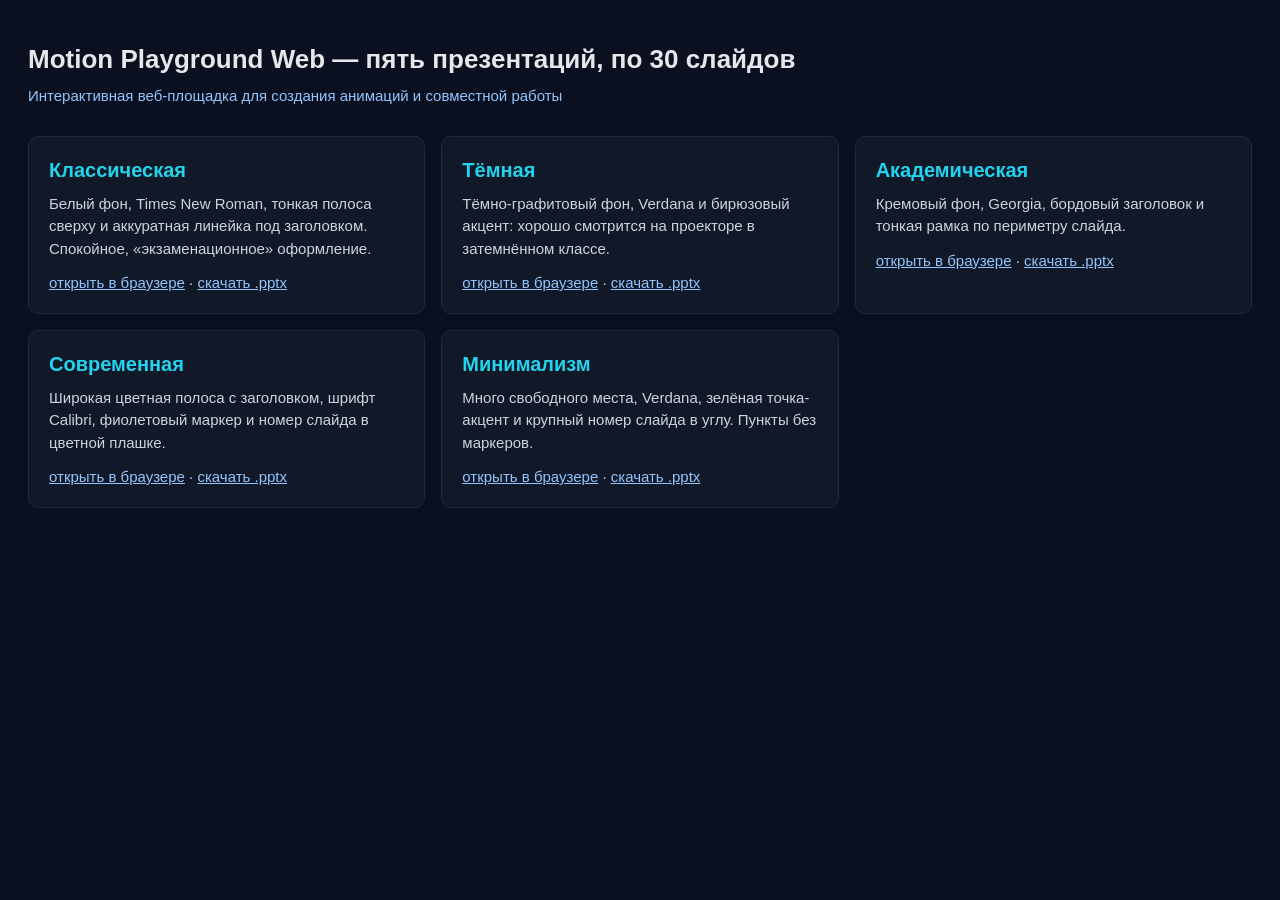
==== report/prezentacii/index.html @ 1a9b7653 "Пять презентаций по 30 слайдов с разным оформлением - report/prezentacii/ — пять презентаций одного " ====
﻿<!DOCTYPE html>
<html lang="ru">
<head>
<meta charset="utf-8">
<title>Motion Playground Web — пять презентаций</title>
<style>
body { margin:0; padding:40px 28px; background:#0b1020; color:#e5e7eb;
       font-family:Verdana, sans-serif; line-height:1.5; }
h1 { font-size:26px; margin:0 0 6px; }
.sub { color:#93c5fd; margin:0 0 28px; }
ul { list-style:none; padding:0; margin:0; display:grid; gap:16px;
     grid-template-columns:repeat(auto-fit, minmax(320px, 1fr)); }
li { background:#111827; border:1px solid #1f2937; border-radius:10px; padding:18px 20px; }
.n { font-size:20px; font-weight:bold; color:#22d3ee; margin-bottom:8px; }
p { margin:0 0 12px; font-size:15px; color:#cbd5e1; }
.links { margin:0; }
a { color:#93c5fd; }
</style>
</head>
<body>
<h1>Motion Playground Web — пять презентаций, по 30 слайдов</h1>
<p class="sub">Интерактивная веб-площадка для создания анимаций и совместной работы</p>
<ul>
  <li>
    <div class="n">Классическая</div>
    <p>Белый фон, Times New Roman, тонкая полоса сверху и аккуратная линейка под заголовком. Спокойное, «экзаменационное» оформление.</p>
    <p class="links">
      <a href="Prezentaciya_1_klassicheskaya.html">открыть в браузере</a> ·
      <a href="Prezentaciya_1_klassicheskaya.pptx">скачать .pptx</a>
    </p>
  </li>
  <li>
    <div class="n">Тёмная</div>
    <p>Тёмно-графитовый фон, Verdana и бирюзовый акцент: хорошо смотрится на проекторе в затемнённом классе.</p>
    <p class="links">
      <a href="Prezentaciya_2_temnaya.html">открыть в браузере</a> ·
      <a href="Prezentaciya_2_temnaya.pptx">скачать .pptx</a>
    </p>
  </li>
  <li>
    <div class="n">Академическая</div>
    <p>Кремовый фон, Georgia, бордовый заголовок и тонкая рамка по периметру слайда.</p>
    <p class="links">
      <a href="Prezentaciya_3_akademicheskaya.html">открыть в браузере</a> ·
      <a href="Prezentaciya_3_akademicheskaya.pptx">скачать .pptx</a>
    </p>
  </li>
  <li>
    <div class="n">Современная</div>
    <p>Широкая цветная полоса с заголовком, шрифт Calibri, фиолетовый маркер и номер слайда в цветной плашке.</p>
    <p class="links">
      <a href="Prezentaciya_4_sovremennaya.html">открыть в браузере</a> ·
      <a href="Prezentaciya_4_sovremennaya.pptx">скачать .pptx</a>
    </p>
  </li>
  <li>
    <div class="n">Минимализм</div>
    <p>Много свободного места, Verdana, зелёная точка-акцент и крупный номер слайда в углу. Пункты без маркеров.</p>
    <p class="links">
      <a href="Prezentaciya_5_minimalizm.html">открыть в браузере</a> ·
      <a href="Prezentaciya_5_minimalizm.pptx">скачать .pptx</a>
    </p>
  </li>
</ul>
</body></html>
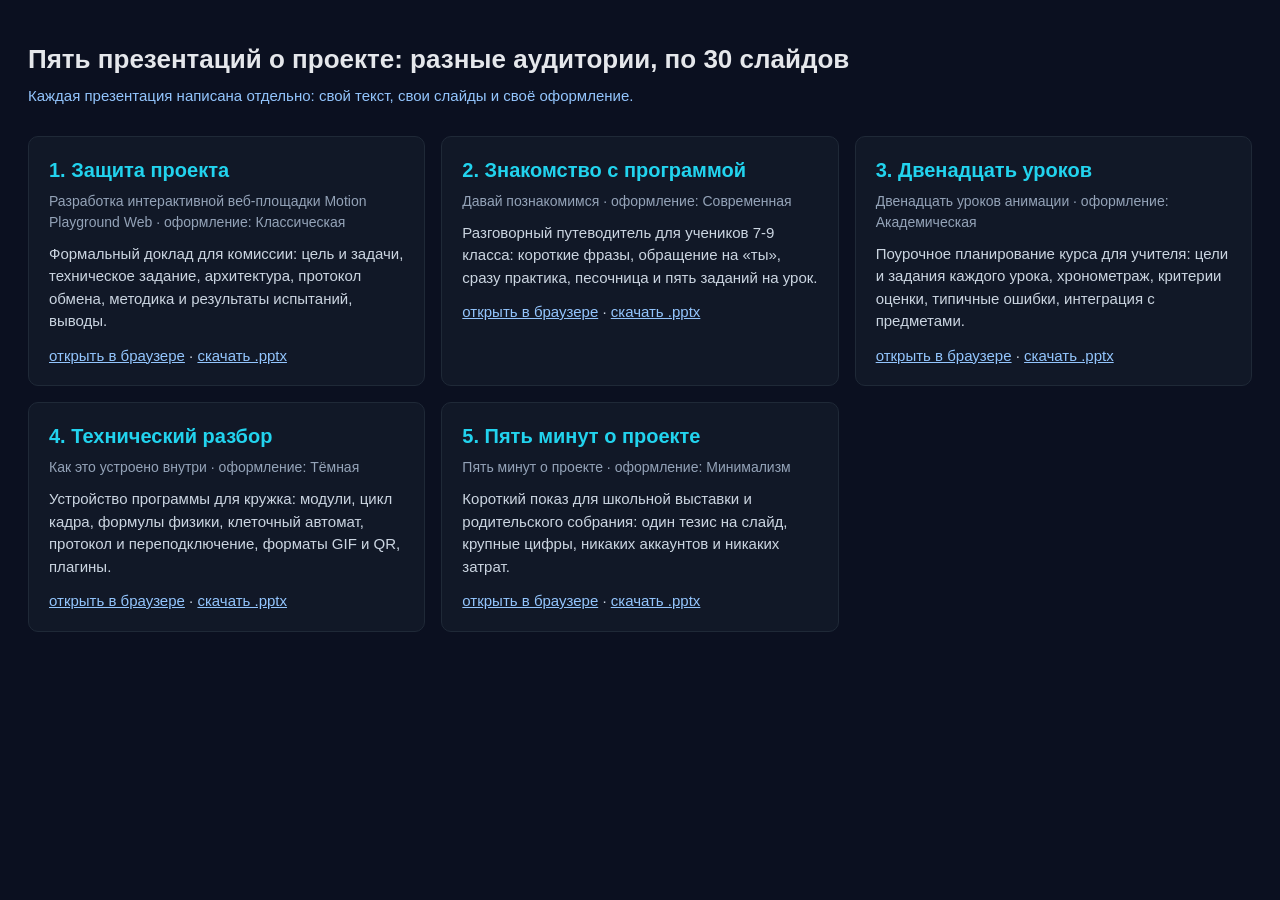
==== commit 18bd2de1: "Пять разных презентаций: своё содержание, свой текст, своё оформление Пять презентаций по 30 слайдов" ====
--- a/report/prezentacii/index.html
+++ b/report/prezentacii/index.html
@@ -2,63 +2,69 @@
 <html lang="ru">
 <head>
 <meta charset="utf-8">
-<title>Motion Playground Web — пять презентаций</title>
+<title>Пять презентаций о проекте Motion Playground Web</title>
 <style>
 body { margin:0; padding:40px 28px; background:#0b1020; color:#e5e7eb;
        font-family:Verdana, sans-serif; line-height:1.5; }
 h1 { font-size:26px; margin:0 0 6px; }
 .sub { color:#93c5fd; margin:0 0 28px; }
 ul { list-style:none; padding:0; margin:0; display:grid; gap:16px;
-     grid-template-columns:repeat(auto-fit, minmax(320px, 1fr)); }
+     grid-template-columns:repeat(auto-fit, minmax(340px, 1fr)); }
 li { background:#111827; border:1px solid #1f2937; border-radius:10px; padding:18px 20px; }
-.n { font-size:20px; font-weight:bold; color:#22d3ee; margin-bottom:8px; }
+.n { font-size:20px; font-weight:bold; color:#22d3ee; margin-bottom:6px; }
+.who { font-size:14px; color:#94a3b8; margin-bottom:10px; }
 p { margin:0 0 12px; font-size:15px; color:#cbd5e1; }
 .links { margin:0; }
 a { color:#93c5fd; }
 </style>
 </head>
 <body>
-<h1>Motion Playground Web — пять презентаций, по 30 слайдов</h1>
-<p class="sub">Интерактивная веб-площадка для создания анимаций и совместной работы</p>
+<h1>Пять презентаций о проекте: разные аудитории, по 30 слайдов</h1>
+<p class="sub">Каждая презентация написана отдельно: свой текст, свои слайды и своё оформление.</p>
 <ul>
   <li>
-    <div class="n">Классическая</div>
-    <p>Белый фон, Times New Roman, тонкая полоса сверху и аккуратная линейка под заголовком. Спокойное, «экзаменационное» оформление.</p>
+    <div class="n">1. Защита проекта</div>
+    <div class="who">Разработка интерактивной веб-площадки Motion Playground Web · оформление: Классическая</div>
+    <p>Формальный доклад для комиссии: цель и задачи, техническое задание, архитектура, протокол обмена, методика и результаты испытаний, выводы.</p>
     <p class="links">
-      <a href="Prezentaciya_1_klassicheskaya.html">открыть в браузере</a> ·
-      <a href="Prezentaciya_1_klassicheskaya.pptx">скачать .pptx</a>
+      <a href="Prezentaciya_1_zashchita_proekta.html">открыть в браузере</a> ·
+      <a href="Prezentaciya_1_zashchita_proekta.pptx">скачать .pptx</a>
     </p>
   </li>
   <li>
-    <div class="n">Тёмная</div>
-    <p>Тёмно-графитовый фон, Verdana и бирюзовый акцент: хорошо смотрится на проекторе в затемнённом классе.</p>
+    <div class="n">2. Знакомство с программой</div>
+    <div class="who">Давай познакомимся · оформление: Современная</div>
+    <p>Разговорный путеводитель для учеников 7-9 класса: короткие фразы, обращение на «ты», сразу практика, песочница и пять заданий на урок.</p>
     <p class="links">
-      <a href="Prezentaciya_2_temnaya.html">открыть в браузере</a> ·
-      <a href="Prezentaciya_2_temnaya.pptx">скачать .pptx</a>
+      <a href="Prezentaciya_2_znakomstvo_s_programmoy.html">открыть в браузере</a> ·
+      <a href="Prezentaciya_2_znakomstvo_s_programmoy.pptx">скачать .pptx</a>
     </p>
   </li>
   <li>
-    <div class="n">Академическая</div>
-    <p>Кремовый фон, Georgia, бордовый заголовок и тонкая рамка по периметру слайда.</p>
+    <div class="n">3. Двенадцать уроков</div>
+    <div class="who">Двенадцать уроков анимации · оформление: Академическая</div>
+    <p>Поурочное планирование курса для учителя: цели и задания каждого урока, хронометраж, критерии оценки, типичные ошибки, интеграция с предметами.</p>
     <p class="links">
-      <a href="Prezentaciya_3_akademicheskaya.html">открыть в браузере</a> ·
-      <a href="Prezentaciya_3_akademicheskaya.pptx">скачать .pptx</a>
+      <a href="Prezentaciya_3_dvenadcat_urokov.html">открыть в браузере</a> ·
+      <a href="Prezentaciya_3_dvenadcat_urokov.pptx">скачать .pptx</a>
     </p>
   </li>
   <li>
-    <div class="n">Современная</div>
-    <p>Широкая цветная полоса с заголовком, шрифт Calibri, фиолетовый маркер и номер слайда в цветной плашке.</p>
+    <div class="n">4. Технический разбор</div>
+    <div class="who">Как это устроено внутри · оформление: Тёмная</div>
+    <p>Устройство программы для кружка: модули, цикл кадра, формулы физики, клеточный автомат, протокол и переподключение, форматы GIF и QR, плагины.</p>
     <p class="links">
-      <a href="Prezentaciya_4_sovremennaya.html">открыть в браузере</a> ·
-      <a href="Prezentaciya_4_sovremennaya.pptx">скачать .pptx</a>
+      <a href="Prezentaciya_4_tehnicheskiy_razbor.html">открыть в браузере</a> ·
+      <a href="Prezentaciya_4_tehnicheskiy_razbor.pptx">скачать .pptx</a>
     </p>
   </li>
   <li>
-    <div class="n">Минимализм</div>
-    <p>Много свободного места, Verdana, зелёная точка-акцент и крупный номер слайда в углу. Пункты без маркеров.</p>
+    <div class="n">5. Пять минут о проекте</div>
+    <div class="who">Пять минут о проекте · оформление: Минимализм</div>
+    <p>Короткий показ для школьной выставки и родительского собрания: один тезис на слайд, крупные цифры, никаких аккаунтов и никаких затрат.</p>
     <p class="links">
-      <a href="Prezentaciya_5_minimalizm.html">открыть в браузере</a> ·
-      <a href="Prezentaciya_5_minimalizm.pptx">скачать .pptx</a>
+      <a href="Prezentaciya_5_pyat_minut_o_proekte.html">открыть в браузере</a> ·
+      <a href="Prezentaciya_5_pyat_minut_o_proekte.pptx">скачать .pptx</a>
     </p>
   </li>
 </ul>
